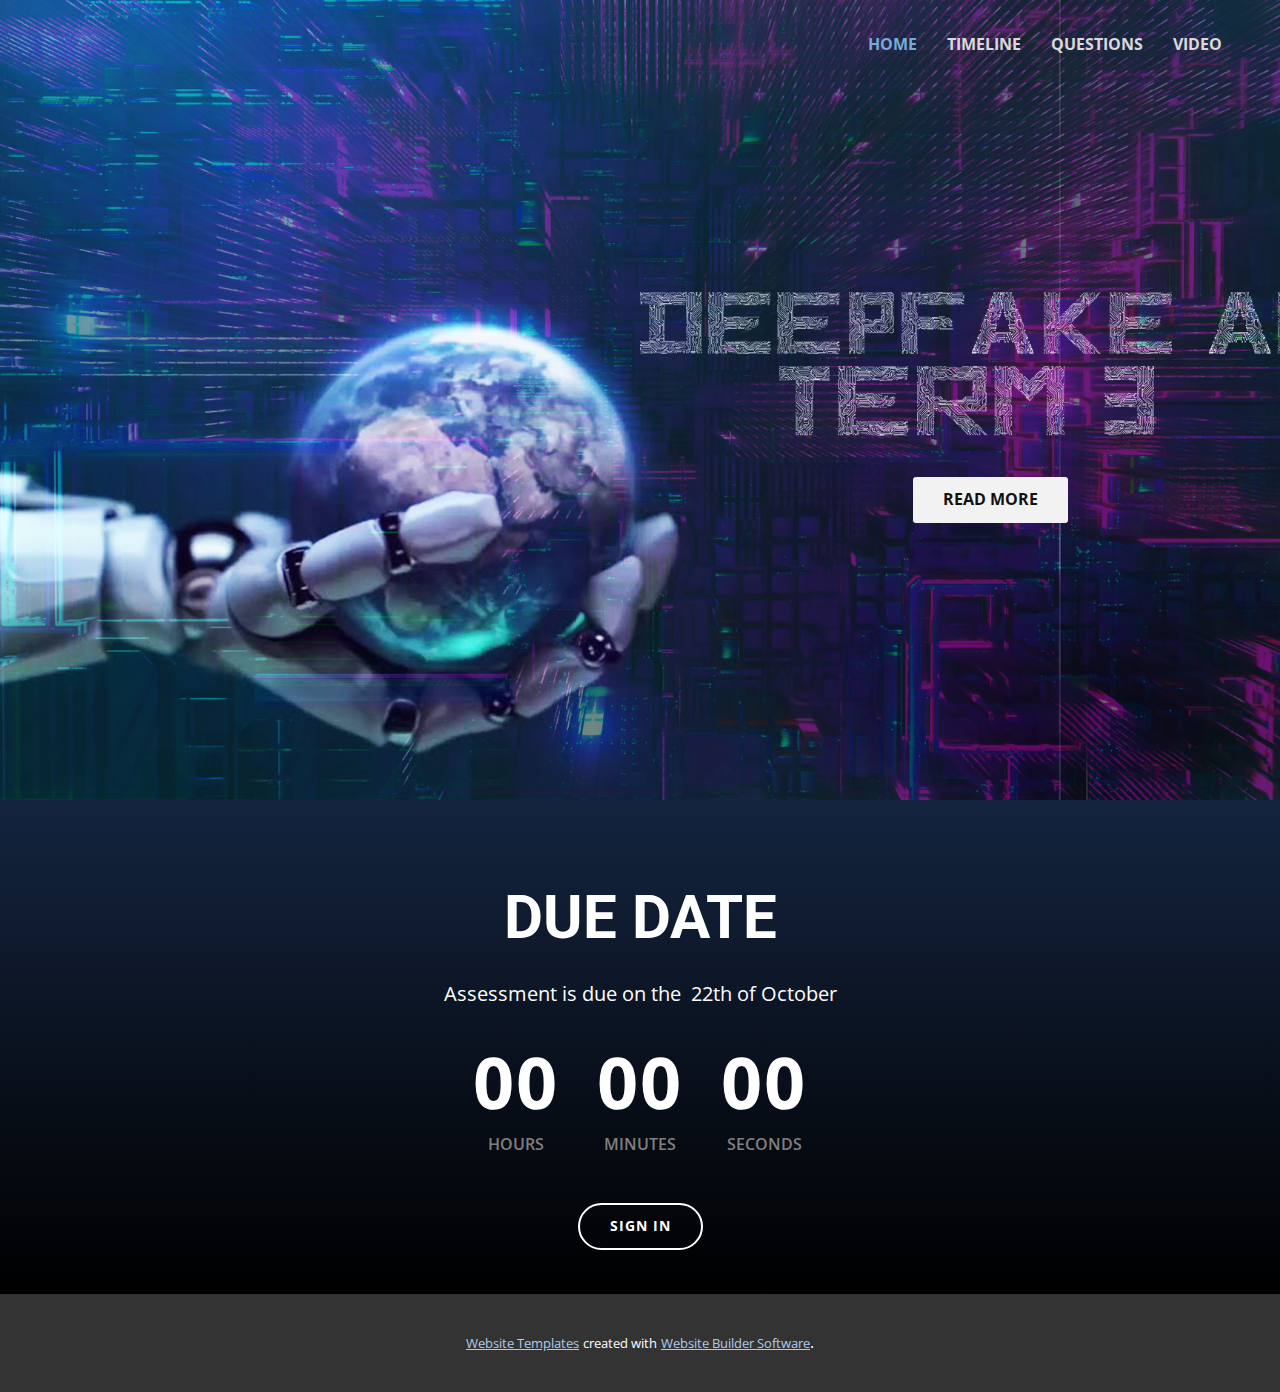
==== index.html @ 4f68fd40 "Add files via upload" ====
<!DOCTYPE html>
<html style="font-size: 16px;" lang="en"><head>
    <meta name="viewport" content="width=device-width, initial-scale=1.0">
    <meta charset="utf-8">
    <meta name="keywords" content="Artificial Intelligence, AI - Timeline, AI - Timeline">
    <meta name="description" content="">
    <title>Home</title>
    <link rel="stylesheet" href="nicepage.css" media="screen">
<link rel="stylesheet" href="Home.css" media="screen">
    <script class="u-script" type="text/javascript" src="jquery.js" defer=""></script>
    <script class="u-script" type="text/javascript" src="nicepage.js" defer=""></script>
    <meta name="generator" content="Nicepage 4.18.5, nicepage.com">
    <link id="u-theme-google-font" rel="stylesheet" href="https://fonts.googleapis.com/css?family=Roboto:100,100i,300,300i,400,400i,500,500i,700,700i,900,900i|Open+Sans:300,300i,400,400i,500,500i,600,600i,700,700i,800,800i">
    
    
    
    <script type="application/ld+json">{
		"@context": "http://schema.org",
		"@type": "Organization",
		"name": ""
}</script>
    <meta name="theme-color" content="#478ac9">
    <meta property="og:title" content="Home">
    <meta property="og:type" content="website">
  </head>
  <body data-home-page="Home.html" data-home-page-title="Home" class="u-body u-overlap u-overlap-transparent u-xl-mode" data-lang="en"><header class="u-clearfix u-header u-header" id="sec-0fb6"><div class="u-clearfix u-sheet u-sheet-1">
        <nav class="u-menu u-menu-one-level u-offcanvas u-menu-1" data-responsive-from="MD">
          <div class="menu-collapse" style="font-size: 1rem; letter-spacing: 0px; font-weight: 700; text-transform: uppercase;">
            <a class="u-button-style u-custom-active-border-color u-custom-border u-custom-border-color u-custom-borders u-custom-color u-custom-hover-border-color u-custom-left-right-menu-spacing u-custom-padding-bottom u-custom-text-active-color u-custom-text-color u-custom-text-hover-color u-custom-text-shadow u-custom-text-shadow-blur u-custom-text-shadow-color u-custom-text-shadow-transparency u-custom-text-shadow-x u-custom-text-shadow-y u-custom-top-bottom-menu-spacing u-file-icon u-nav-link u-text-active-palette-1-base u-text-hover-palette-2-base u-text-white u-file-icon-1" href="#">
              <img src="images/2516745-3c9ff2a1.png" alt="">
            </a>
          </div>
          <div class="u-custom-menu u-nav-container">
            <ul class="u-nav u-spacing-30 u-unstyled u-nav-1"><li class="u-nav-item"><a class="u-border-active-palette-1-light-1 u-border-hover-palette-1-light-1 u-button-style u-nav-link u-text-active-palette-1-light-1 u-text-grey-15 u-text-hover-palette-1-light-1" href="Home.html" style="padding: 10px 0px;">Home</a>
</li><li class="u-nav-item"><a class="u-border-active-palette-1-light-1 u-border-hover-palette-1-light-1 u-button-style u-nav-link u-text-active-palette-1-light-1 u-text-grey-15 u-text-hover-palette-1-light-1" href="Timeline.html" style="padding: 10px 0px;">Timeline</a>
</li><li class="u-nav-item"><a class="u-border-active-palette-1-light-1 u-border-hover-palette-1-light-1 u-button-style u-nav-link u-text-active-palette-1-light-1 u-text-grey-15 u-text-hover-palette-1-light-1" href="Questions.html" style="padding: 10px 0px;">Questions</a>
</li><li class="u-nav-item"><a class="u-border-active-palette-1-light-1 u-border-hover-palette-1-light-1 u-button-style u-nav-link u-text-active-palette-1-light-1 u-text-grey-15 u-text-hover-palette-1-light-1" href="Video.html" style="padding: 10px 0px;">Video</a>
</li></ul>
          </div>
          <div class="u-custom-menu u-nav-container-collapse">
            <div class="u-black u-container-style u-inner-container-layout u-opacity u-opacity-95 u-sidenav">
              <div class="u-inner-container-layout u-sidenav-overflow">
                <div class="u-menu-close"></div>
                <ul class="u-align-center u-nav u-popupmenu-items u-unstyled u-nav-2"><li class="u-nav-item"><a class="u-button-style u-nav-link" href="Home.html">Home</a>
</li><li class="u-nav-item"><a class="u-button-style u-nav-link" href="Timeline.html">Timeline</a>
</li><li class="u-nav-item"><a class="u-button-style u-nav-link" href="Questions.html">Questions</a>
</li><li class="u-nav-item"><a class="u-button-style u-nav-link" href="Video.html">Video</a>
</li></ul>
              </div>
            </div>
            <div class="u-black u-menu-overlay u-opacity u-opacity-70"></div>
          </div>
        </nav>
      </div></header> 
    <section class="u-align-center u-clearfix u-image u-section-1" src="" data-image-width="1920" data-image-height="1080" id="sec-4c6f">
      <div class="u-clearfix u-sheet u-sheet-1">
        <a href="Questions.html" class="u-active-palette-1-light-1 u-border-none u-btn u-btn-round u-button-style u-grey-5 u-hover-palette-1-light-1 u-radius-3 u-btn-1">Read more</a>
      </div>
    </section>
    <section class="u-align-center u-clearfix u-gradient u-section-2" id="sec-ac6f">
      <div class="u-clearfix u-sheet u-sheet-1">
        <h2 class="u-text u-text-default u-text-white u-text-1">DUE DATE</h2>
        <p class="u-large-text u-text u-text-variant u-text-white u-text-2">Assessment is due on the&nbsp; 22th of October</p>
        <div class="u-countdown u-countdown-1" data-target-date="Sun, 23 Oct 2022 12:55:25 GMT" data-type="to-date" data-for="everyone" data-time-left="90m" data-timer-id="dfea" data-target-number="100" data-direction="down" data-start-time="Tue, 18 Oct 2022 04:12:21 GMT" data-frequency="1s" data-after-count="none" data-redirect-url="https://">
          <div class="u-countdown-wrapper u-spacing-40">
            <div class="u-countdown-item u-countdown-years u-hidden u-spacing-15 u-countdown-item-1">
              <div class="u-countdown-counter u-spacing-2 u-countdown-counter-1"><div class="u-countdown-number u-text-white">0</div><div class="u-countdown-number u-hidden u-text-white">0</div></div>
              <div class="u-countdown-label u-text-grey-50 u-countdown-label-1">Years</div>
            </div>
            <div class="u-countdown-separator u-hidden u-text-white u-countdown-separator-1"></div>
            <div class="u-countdown-days u-countdown-item u-spacing-15 u-countdown-item-2">
              <div class="u-countdown-counter u-spacing-2 u-countdown-counter-2"><div class="u-countdown-number u-text-white">2</div><div class="u-countdown-number u-hidden u-text-white">0</div><div class="u-countdown-number u-hidden u-text-white">0</div></div>
              <div class="u-countdown-label u-text-grey-50 u-countdown-label-2">Days</div>
            </div>
            <div class="u-countdown-separator u-text-white u-countdown-separator-2"></div>
            <div class="u-countdown-hours u-countdown-item u-spacing-15 u-countdown-item-3">
              <div class="u-countdown-counter u-spacing-2 u-countdown-counter-3"><div class="u-countdown-number u-text-white">1</div><div class="u-countdown-number u-text-white">2</div></div>
              <div class="u-countdown-label u-text-grey-50 u-countdown-label-3">Hours</div>
            </div>
            <div class="u-countdown-separator u-text-white u-countdown-separator-3"></div>
            <div class="u-countdown-item u-countdown-minutes u-spacing-15 u-countdown-item-4">
              <div class="u-countdown-counter u-spacing-2 u-countdown-counter-4"><div class="u-countdown-number u-text-white">1</div><div class="u-countdown-number u-text-white">7</div></div>
              <div class="u-countdown-label u-text-grey-50 u-countdown-label-4">Minutes</div>
            </div>
            <div class="u-countdown-separator u-text-white u-countdown-separator-4"></div>
            <div class="u-countdown-item u-countdown-seconds u-spacing-15 u-countdown-item-5">
              <div class="u-countdown-counter u-spacing-2 u-countdown-counter-5"><div class="u-countdown-number u-text-white">5</div><div class="u-countdown-number u-text-white">6</div></div>
              <div class="u-countdown-label u-text-grey-50 u-countdown-label-5">Seconds</div>
            </div>
            <div class="u-countdown-separator u-hidden u-text-white u-countdown-separator-5"></div>
            <div class="u-countdown-item u-countdown-numbers u-hidden u-spacing-15 u-countdown-item-6">
              <div class="u-countdown-counter u-spacing-2 u-countdown-counter-6"><div class="u-countdown-number u-text-white">0</div><div class="u-countdown-number u-text-white">1</div><div class="u-countdown-number u-text-white">0</div><div class="u-countdown-number u-text-white">0</div></div>
              <div class="u-countdown-label u-text-grey-50 u-countdown-label-6">Items</div>
            </div>
          </div>
          <div class="u-countdown-message u-hidden">
            <p>Sorry, the time is up.</p>
          </div>
        </div>
        <a href="Sign-Up.html" class="u-border-2 u-border-hover-white u-border-white u-btn u-btn-round u-button-style u-hover-white u-none u-radius-50 u-btn-1"><span class="u-icon"></span>Sign in
        </a>
      </div>
    </section>
    
    
    
    <section class="u-backlink u-clearfix u-grey-80">
      <a class="u-link" href="https://nicepage.com/website-templates" target="_blank">
        <span>Website Templates</span>
      </a>
      <p class="u-text">
        <span>created with</span>
      </p>
      <a class="u-link" href="" target="_blank">
        <span>Website Builder Software</span>
      </a>. 
    </section>
  
</body></html>
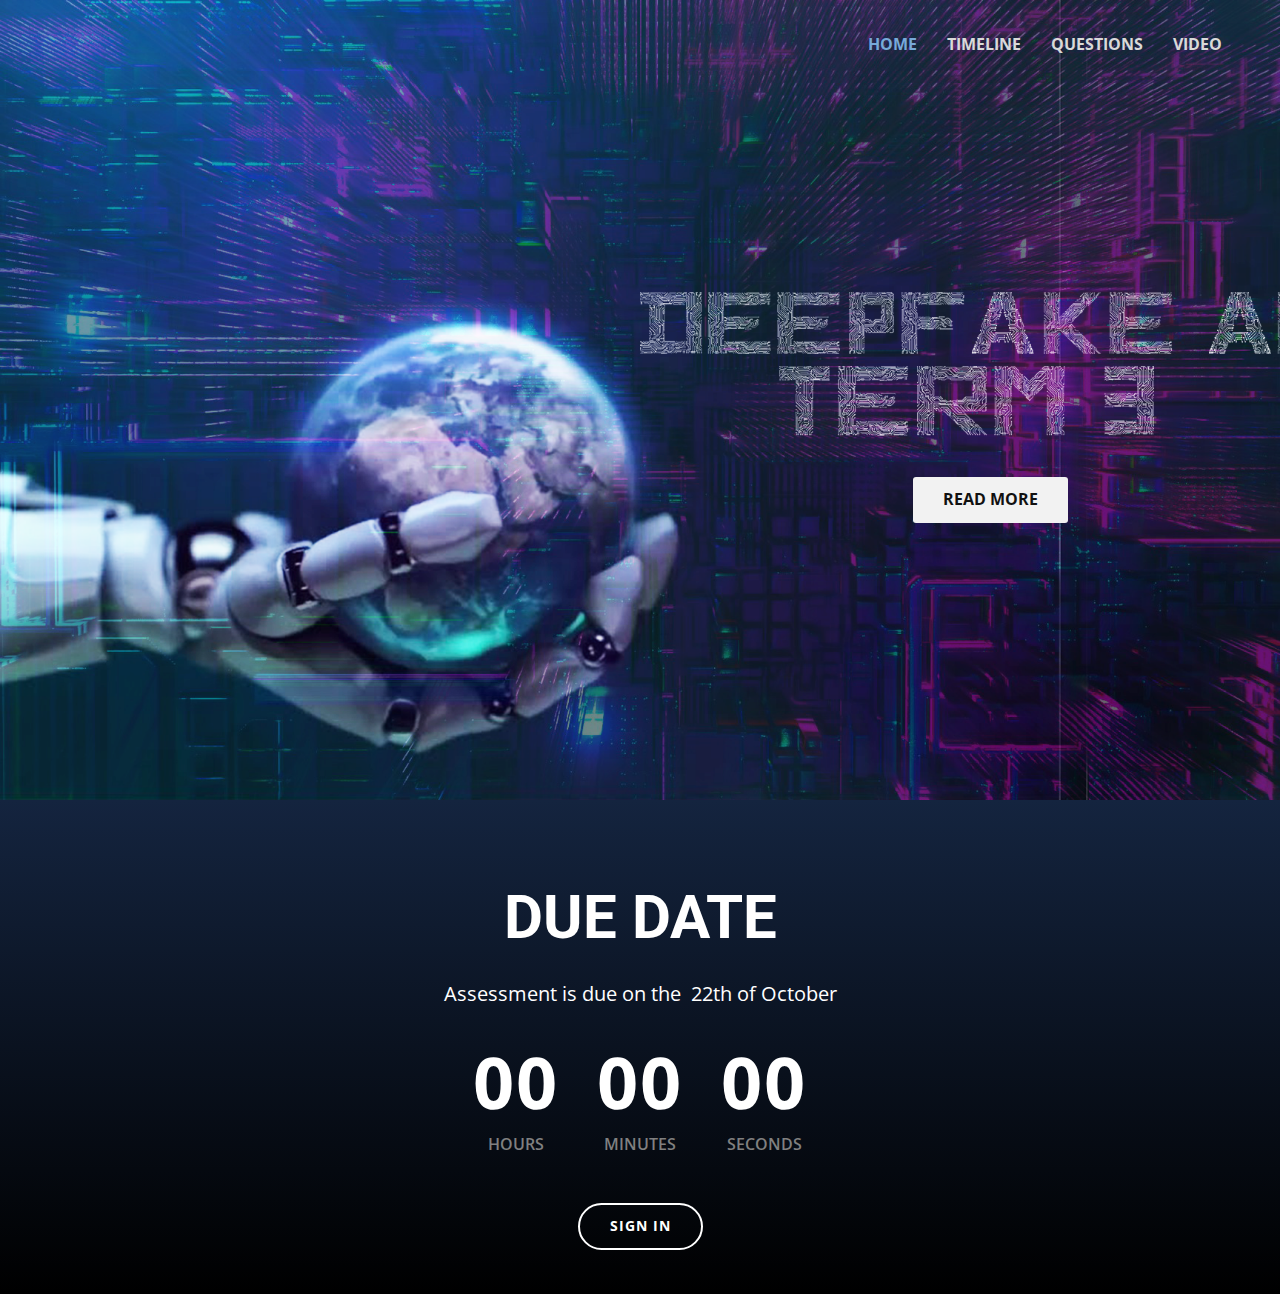
==== commit f68c1aaa: "add see desc" ====
--- a/index.html
+++ b/index.html
@@ -5,6 +5,7 @@
     <meta name="keywords" content="Artificial Intelligence, AI - Timeline, AI - Timeline">
     <meta name="description" content="">
     <title>Home</title>
+    <link rel="icon" type="image/x-icon" href="images/https---prod.static9.net.au-fs-fae4b372-5c8b-4340-b082-3c27e11782f7.ico">
     <link rel="stylesheet" href="nicepage.css" media="screen">
 <link rel="stylesheet" href="Home.css" media="screen">
     <script class="u-script" type="text/javascript" src="jquery.js" defer=""></script>
@@ -104,16 +105,6 @@
     
     
     
-    <section class="u-backlink u-clearfix u-grey-80">
-      <a class="u-link" href="https://nicepage.com/website-templates" target="_blank">
-        <span>Website Templates</span>
-      </a>
-      <p class="u-text">
-        <span>created with</span>
-      </p>
-      <a class="u-link" href="" target="_blank">
-        <span>Website Builder Software</span>
-      </a>. 
-    </section>
+     
   
 </body></html>